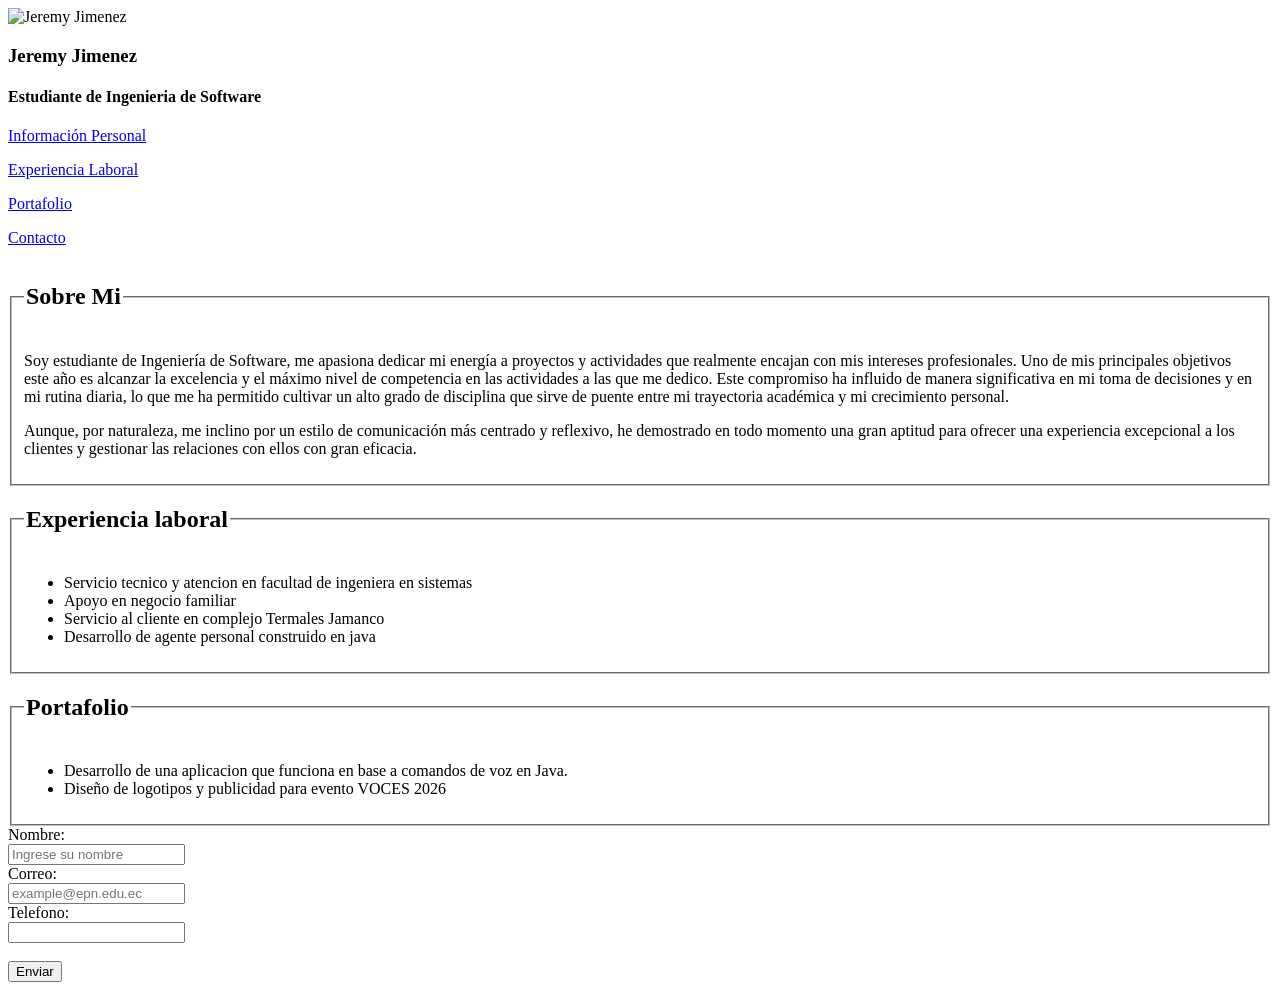
==== index.html @ 181efc17 "paginaweb" ====
<!DOCTYPE html>
<html lang="en">
<head>
    <meta charset="UTF-8">
    <meta name="viewport" content="width=device-width, initial-scale=1.0">
    <title>Document</title>
</head>
<body>
    <img src="imgPerfil.jpeg" alt="Jeremy Jimenez" width="300" height="300"/>

    <h3>Jeremy Jimenez</h3>
    <h4>Estudiante de Ingenieria de Software</h4>
    
    <div class="filter_container">

            <p><a href="#personal" data-filter active= "personal">Información Personal</a></p>
            <p><a href="#experience" data-filter = "experience">Experiencia Laboral</a></p>
            <p><a href="#portfolio" data-filter = "portfolio">Portafolio</a></p>
            <p><a href="#contact" data-filter = "contact">Contacto</a></p>
    </div>
    <section id="personal">
        <fieldset> 
            <legend><h2>Sobre Mi</h2></legend>
        <p>Soy estudiante de Ingeniería de Software, me apasiona dedicar mi energía a proyectos y actividades que realmente encajan con mis intereses profesionales. Uno de mis principales objetivos este año es alcanzar la excelencia y el máximo nivel de competencia en las actividades a las que me dedico. Este compromiso ha influido de manera significativa en mi toma de decisiones y en mi rutina diaria, lo que me ha permitido cultivar un alto grado de disciplina que sirve de puente entre mi trayectoria académica y mi crecimiento personal.</p>
        <p>Aunque, por naturaleza, me inclino por un estilo de comunicación más centrado y reflexivo, he demostrado en todo momento una gran aptitud para ofrecer una experiencia excepcional a los clientes y gestionar las relaciones con ellos con gran eficacia.</p>
        </fieldset>
    </section>

    <section id="experience">
        <fieldset>
            <legend><h2>Experiencia laboral</h2></legend>
            <ul>
                <li>Servicio tecnico y atencion en facultad de ingeniera en sistemas </li>
                <li>Apoyo en negocio familiar</li>
                <li>Servicio al cliente en complejo Termales Jamanco</li>
                <li>Desarrollo de agente personal construido en java</li>
            </ul>
            <p></p>
        </fieldset>
    </section>

    <section id="portfolio">
        <fieldset>
            <legend><h2>Portafolio</h2></legend>
                <ul>
                    <li>Desarrollo de una aplicacion que funciona en base a comandos de voz en Java.</li>
                    <li>Diseño de logotipos y publicidad para evento VOCES 2026 </li>

                </ul>
        </fieldset>
    </section>

    <section id = "contact">
        <form action="">
            <label for="nombre">Nombre:</label><br>
            <input type="text" name="nombre" id="nombre" 
            placeholder="Ingrese su nombre" required><br>
            <label for="email">Correo:</label><br>
            <input type="email" name="email" placeholder="example@epn.edu.ec" required> <br>
            <label for="telefono">Telefono:</label><br>
            <input type="tel" name="telefono" pattern="[9876][0-9]{8}" required>

            <br><br>
            <input type="submit" value="Enviar">
        </form>
    </section>
                
                
</body>
</html>
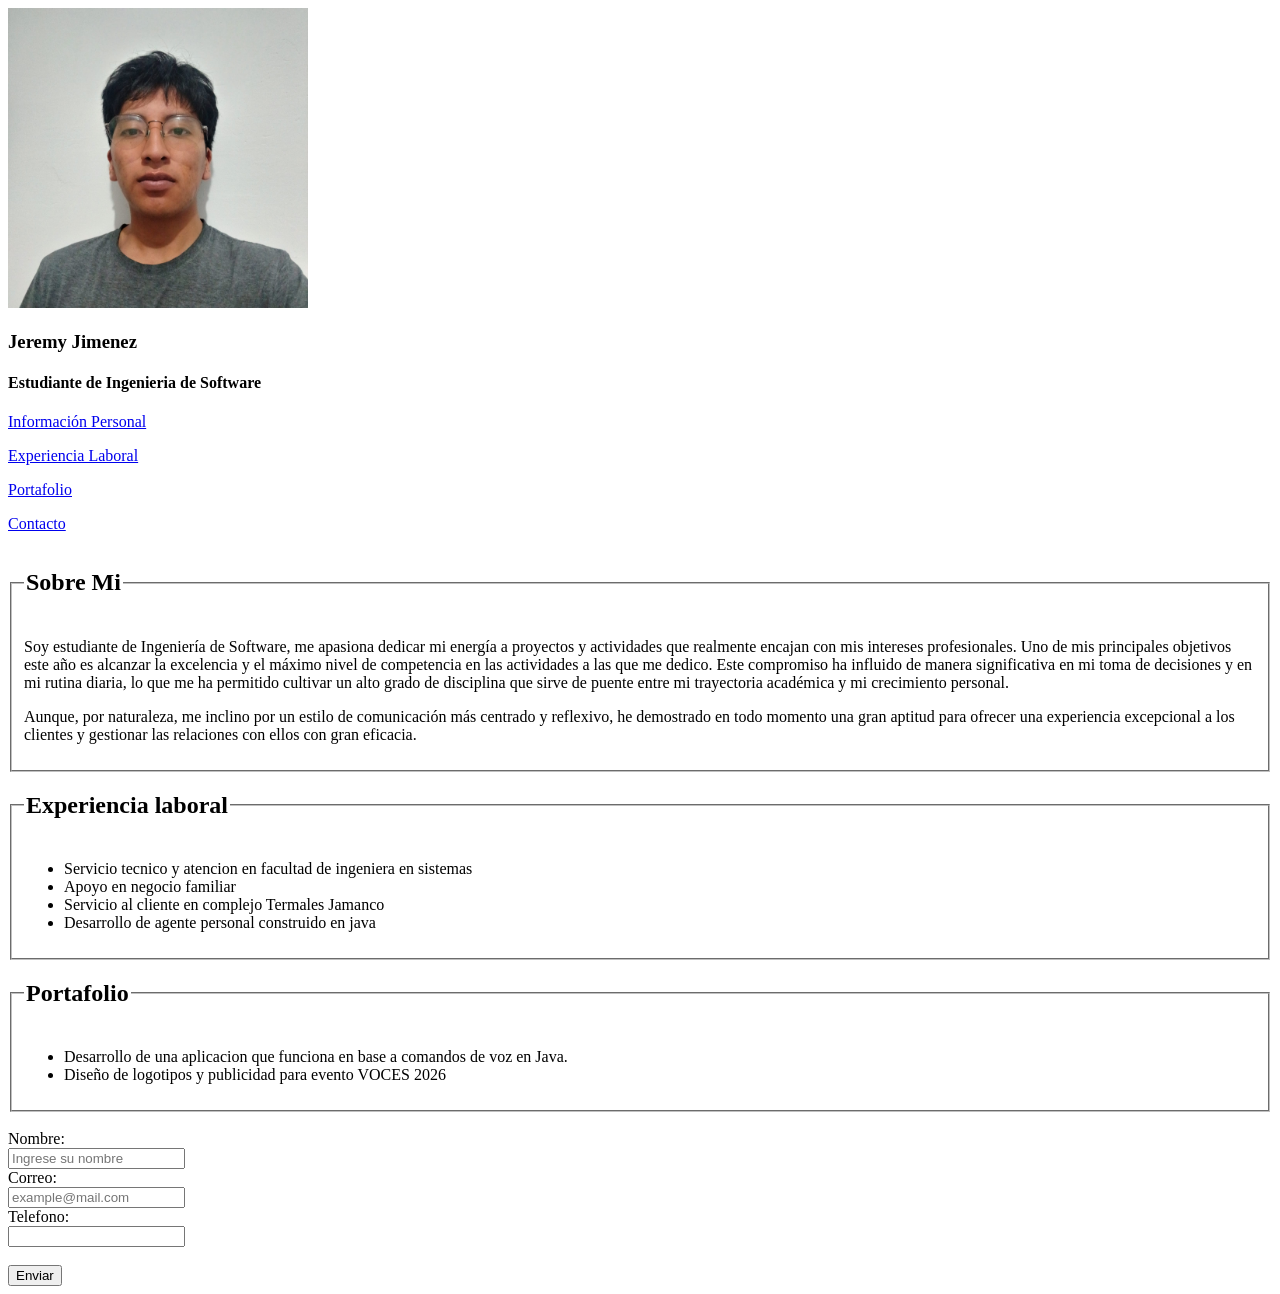
==== commit 0f7e7cea: "Update index.html" ====
--- a/index.html
+++ b/index.html
@@ -52,11 +52,12 @@
 
     <section id = "contact">
         <form action="">
+            <br>
             <label for="nombre">Nombre:</label><br>
             <input type="text" name="nombre" id="nombre" 
             placeholder="Ingrese su nombre" required><br>
             <label for="email">Correo:</label><br>
-            <input type="email" name="email" placeholder="example@epn.edu.ec" required> <br>
+            <input type="email" name="email" placeholder="example@mail.com" required> <br>
             <label for="telefono">Telefono:</label><br>
             <input type="tel" name="telefono" pattern="[9876][0-9]{8}" required>
 
@@ -67,4 +68,4 @@
                 
                 
 </body>
-</html>+</html>
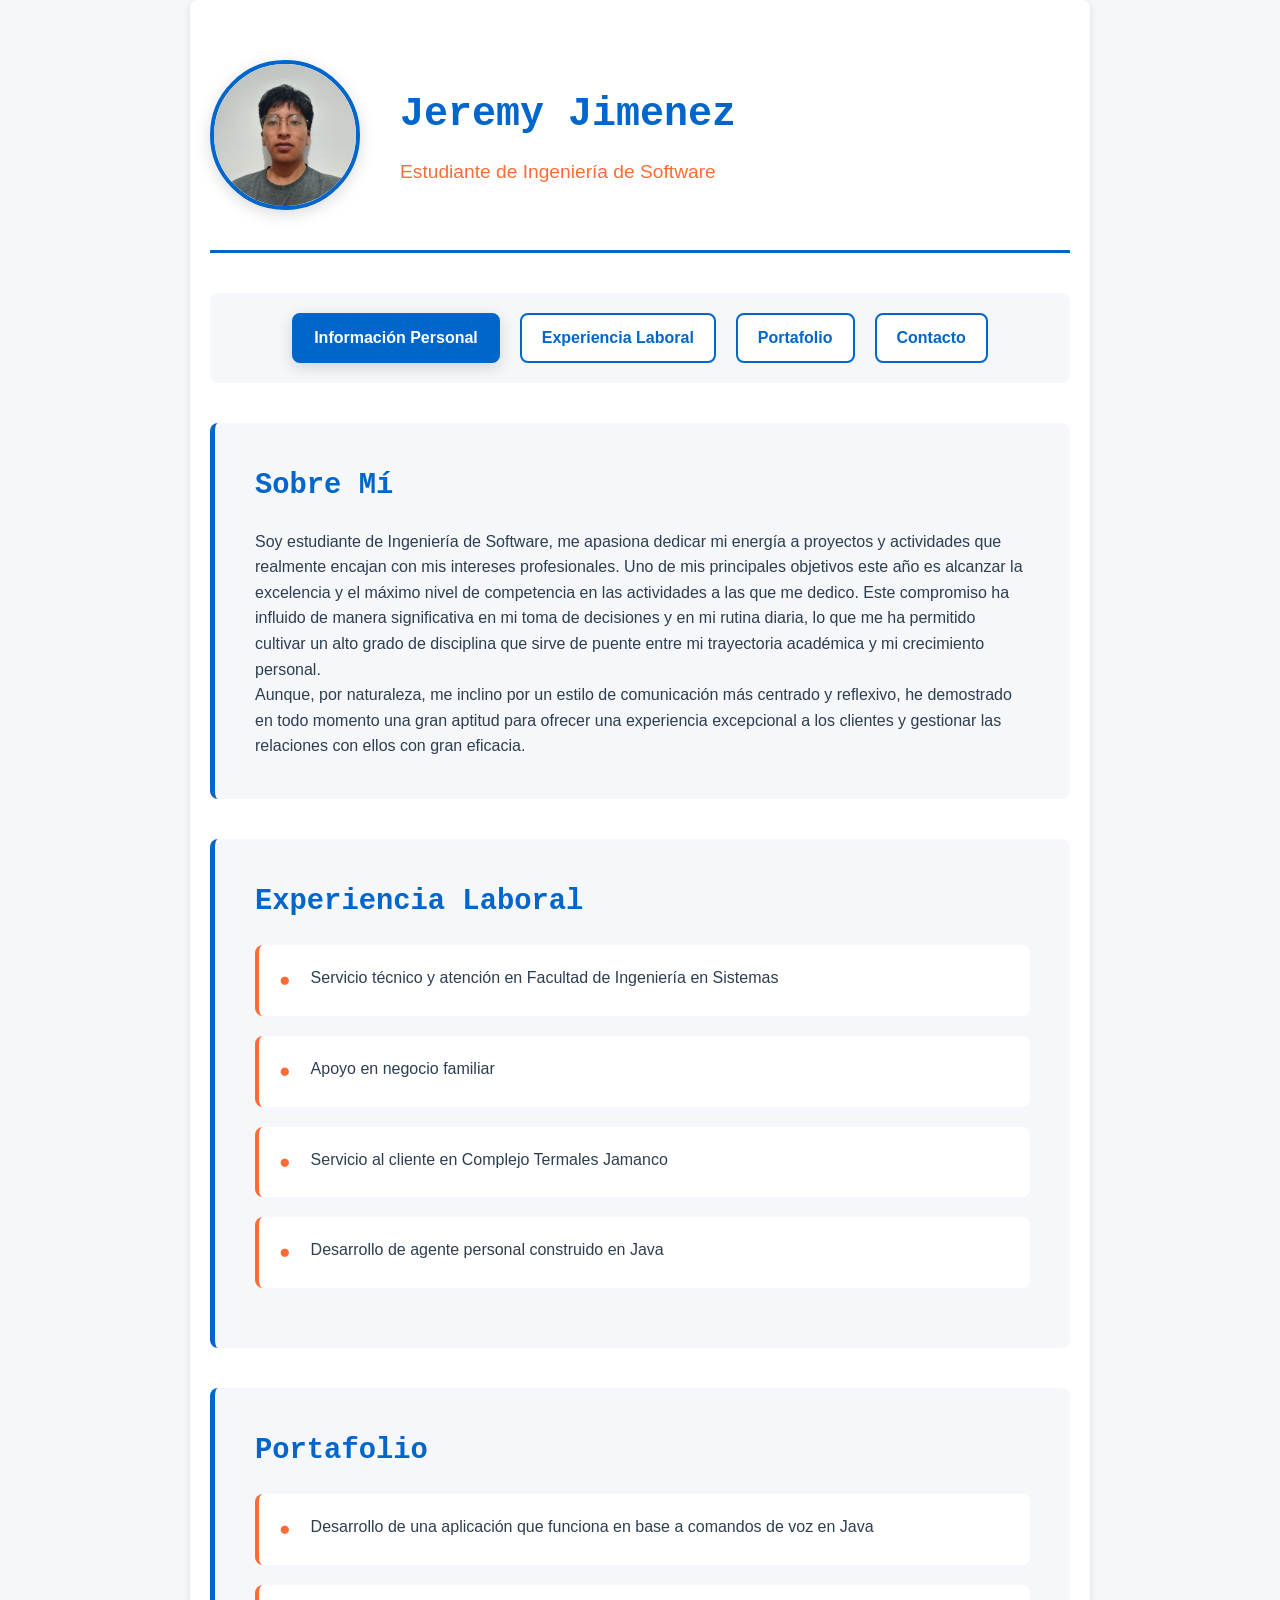
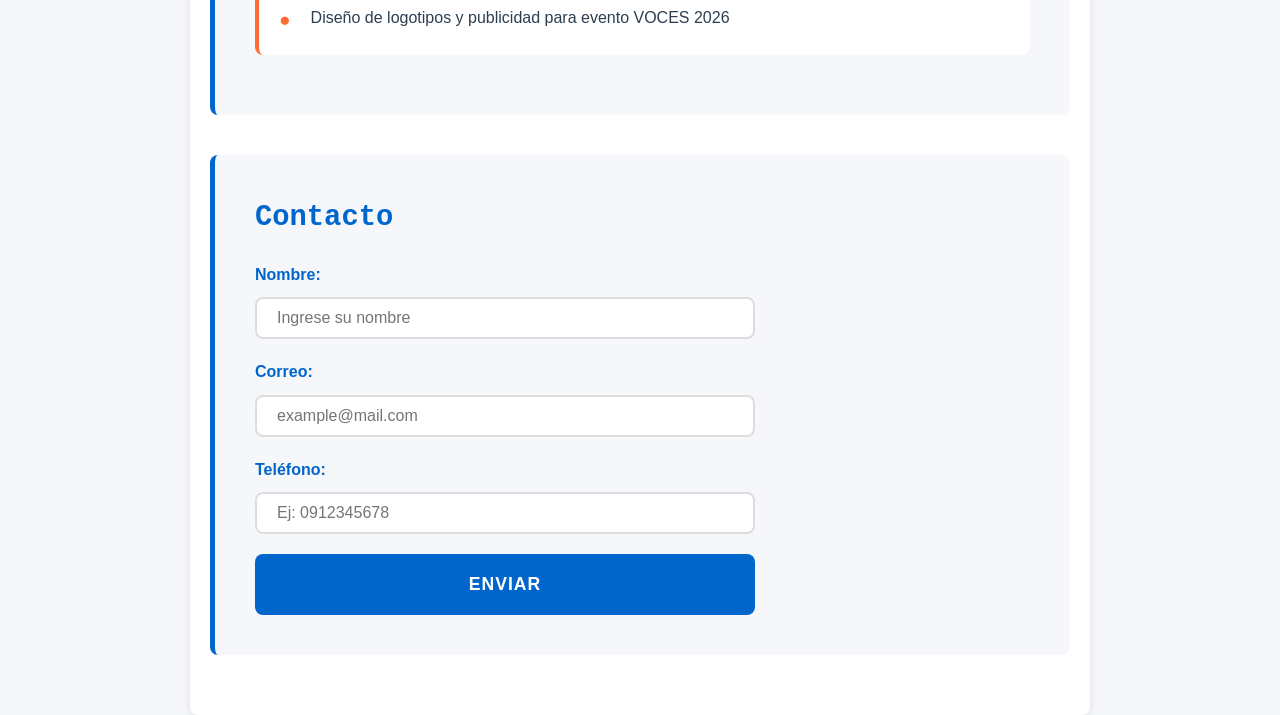
==== commit 19b2cfc2: "Estilos css al CV" ====
--- a/index.html
+++ b/index.html
@@ -1,71 +1,108 @@
-<!DOCTYPE html>
-<html lang="en">
-<head>
-    <meta charset="UTF-8">
-    <meta name="viewport" content="width=device-width, initial-scale=1.0">
-    <title>Document</title>
-</head>
-<body>
-    <img src="imgPerfil.jpeg" alt="Jeremy Jimenez" width="300" height="300"/>
-
-    <h3>Jeremy Jimenez</h3>
-    <h4>Estudiante de Ingenieria de Software</h4>
-    
-    <div class="filter_container">
-
-            <p><a href="#personal" data-filter active= "personal">Información Personal</a></p>
-            <p><a href="#experience" data-filter = "experience">Experiencia Laboral</a></p>
-            <p><a href="#portfolio" data-filter = "portfolio">Portafolio</a></p>
-            <p><a href="#contact" data-filter = "contact">Contacto</a></p>
-    </div>
-    <section id="personal">
-        <fieldset> 
-            <legend><h2>Sobre Mi</h2></legend>
-        <p>Soy estudiante de Ingeniería de Software, me apasiona dedicar mi energía a proyectos y actividades que realmente encajan con mis intereses profesionales. Uno de mis principales objetivos este año es alcanzar la excelencia y el máximo nivel de competencia en las actividades a las que me dedico. Este compromiso ha influido de manera significativa en mi toma de decisiones y en mi rutina diaria, lo que me ha permitido cultivar un alto grado de disciplina que sirve de puente entre mi trayectoria académica y mi crecimiento personal.</p>
-        <p>Aunque, por naturaleza, me inclino por un estilo de comunicación más centrado y reflexivo, he demostrado en todo momento una gran aptitud para ofrecer una experiencia excepcional a los clientes y gestionar las relaciones con ellos con gran eficacia.</p>
-        </fieldset>
-    </section>
-
-    <section id="experience">
-        <fieldset>
-            <legend><h2>Experiencia laboral</h2></legend>
-            <ul>
-                <li>Servicio tecnico y atencion en facultad de ingeniera en sistemas </li>
-                <li>Apoyo en negocio familiar</li>
-                <li>Servicio al cliente en complejo Termales Jamanco</li>
-                <li>Desarrollo de agente personal construido en java</li>
-            </ul>
-            <p></p>
-        </fieldset>
-    </section>
-
-    <section id="portfolio">
-        <fieldset>
-            <legend><h2>Portafolio</h2></legend>
-                <ul>
-                    <li>Desarrollo de una aplicacion que funciona en base a comandos de voz en Java.</li>
-                    <li>Diseño de logotipos y publicidad para evento VOCES 2026 </li>
-
-                </ul>
-        </fieldset>
-    </section>
-
-    <section id = "contact">
-        <form action="">
-            <br>
-            <label for="nombre">Nombre:</label><br>
-            <input type="text" name="nombre" id="nombre" 
-            placeholder="Ingrese su nombre" required><br>
-            <label for="email">Correo:</label><br>
-            <input type="email" name="email" placeholder="example@mail.com" required> <br>
-            <label for="telefono">Telefono:</label><br>
-            <input type="tel" name="telefono" pattern="[9876][0-9]{8}" required>
-
-            <br><br>
-            <input type="submit" value="Enviar">
-        </form>
-    </section>
-                
-                
-</body>
-</html>
+<!DOCTYPE html>
+<html lang="es">
+<head>
+    <meta charset="UTF-8">
+    <meta name="viewport" content="width=device-width, initial-scale=1.0">
+    <title>Jeremy Jimenez - Currículum</title>
+    <link rel="stylesheet" href="curriculum-styles.css">
+</head>
+<body>
+    <div class="contenedor-principal">
+        <!-- Encabezado -->
+        <header class="encabezado">
+            <img src="imgPerfil.jpeg" alt="Jeremy Jimenez" class="foto-perfil"/>
+            <div class="info-principal">
+                <h1>Jeremy Jimenez</h1>
+                <p class="subtitulo">Estudiante de Ingeniería de Software</p>
+            </div>
+        </header>
+
+        <!-- Navegación -->
+        <nav class="navegacion">
+            <a href="#personal" class="nav-link activo">Información Personal</a>
+            <a href="#experience" class="nav-link">Experiencia Laboral</a>
+            <a href="#portfolio" class="nav-link">Portafolio</a>
+            <a href="#contact" class="nav-link">Contacto</a>
+        </nav>
+
+        <!-- Sección Personal -->
+        <section id="personal" class="seccion">
+            <div class="seccion-contenido">
+                <h2 class="titulo-seccion">Sobre Mí</h2>
+                <p>Soy estudiante de Ingeniería de Software, me apasiona dedicar mi energía a proyectos y actividades que realmente encajan con mis intereses profesionales. Uno de mis principales objetivos este año es alcanzar la excelencia y el máximo nivel de competencia en las actividades a las que me dedico. Este compromiso ha influido de manera significativa en mi toma de decisiones y en mi rutina diaria, lo que me ha permitido cultivar un alto grado de disciplina que sirve de puente entre mi trayectoria académica y mi crecimiento personal.</p>
+                <p>Aunque, por naturaleza, me inclino por un estilo de comunicación más centrado y reflexivo, he demostrado en todo momento una gran aptitud para ofrecer una experiencia excepcional a los clientes y gestionar las relaciones con ellos con gran eficacia.</p>
+            </div>
+        </section>
+
+        <!-- Sección Experiencia -->
+        <section id="experience" class="seccion">
+            <div class="seccion-contenido">
+                <h2 class="titulo-seccion">Experiencia Laboral</h2>
+                <ul class="lista-experiencia">
+                    <li class="item-experiencia">
+                        <span class="bullet">●</span>
+                        <p>Servicio técnico y atención en Facultad de Ingeniería en Sistemas</p>
+                    </li>
+                    <li class="item-experiencia">
+                        <span class="bullet">●</span>
+                        <p>Apoyo en negocio familiar</p>
+                    </li>
+                    <li class="item-experiencia">
+                        <span class="bullet">●</span>
+                        <p>Servicio al cliente en Complejo Termales Jamanco</p>
+                    </li>
+                    <li class="item-experiencia">
+                        <span class="bullet">●</span>
+                        <p>Desarrollo de agente personal construido en Java</p>
+                    </li>
+                </ul>
+            </div>
+        </section>
+
+        <!-- Sección Portafolio -->
+        <section id="portfolio" class="seccion">
+            <div class="seccion-contenido">
+                <h2 class="titulo-seccion">Portafolio</h2>
+                <ul class="lista-portfolio">
+                    <li class="item-portfolio">
+                        <span class="bullet">●</span>
+                        <p>Desarrollo de una aplicación que funciona en base a comandos de voz en Java</p>
+                    </li>
+                    <li class="item-portfolio">
+                        <span class="bullet">●</span>
+                        <p>Diseño de logotipos y publicidad para evento VOCES 2026</p>
+                    </li>
+                </ul>
+            </div>
+        </section>
+
+        <!-- Sección Contacto -->
+        <section id="contact" class="seccion">
+            <div class="seccion-contenido">
+                <h2 class="titulo-seccion">Contacto</h2>
+                <form class="formulario-contacto" action="">
+                    <div class="grupo-formulario">
+                        <label for="nombre">Nombre:</label>
+                        <input type="text" name="nombre" id="nombre" 
+                        placeholder="Ingrese su nombre" required>
+                    </div>
+
+                    <div class="grupo-formulario">
+                        <label for="email">Correo:</label>
+                        <input type="email" name="email" id="email"
+                        placeholder="example@mail.com" required>
+                    </div>
+
+                    <div class="grupo-formulario">
+                        <label for="telefono">Teléfono:</label>
+                        <input type="tel" name="telefono" id="telefono"
+                        pattern="[9876][0-9]{8}" placeholder="Ej: 0912345678" required>
+                    </div>
+
+                    <button type="submit" class="boton-enviar">Enviar</button>
+                </form>
+            </div>
+        </section>
+    </div>
+</body>
+</html>
--- a/curriculum-styles.css
+++ b/curriculum-styles.css
@@ -0,0 +1,240 @@
+:root {
+    --color-primario: #0066cc;
+    --color-secundario: #003399;
+    --color-acento: #ff6b35;
+    --color-fondo: #f5f7fa;
+    --color-texto: #2c3e50;
+    --color-texto-claro: #7f8c8d;
+    --color-borde: #ddd;
+    --color-blanco: #ffffff;
+    
+    --fuente-principal: 'Segoe UI', Tahoma, Geneva, Verdana, sans-serif;
+    --fuente-titulo: 'Courier New', monospace;
+    
+    --espaciado-small: 10px;
+    --espaciado-medium: 20px;
+    --espaciado-large: 40px;
+    
+    --radio-borde: 8px;
+    --sombra: 0 2px 8px rgba(0, 0, 0, 0.1);
+    --sombra-hover: 0 4px 16px rgba(0, 0, 0, 0.15);
+}
+
+
+
+* {
+    margin: 0;
+    padding: 0;
+    box-sizing: border-box;
+}
+
+body {
+    font-family: var(--fuente-principal);
+    color: var(--color-texto);
+    background-color: var(--color-fondo);
+    line-height: 1.6;
+}
+
+/* CONTENEDOR PRINCIPAL */
+
+.contenedor-principal {
+    max-width: 900px;
+    margin: 0 auto;
+    padding: var(--espaciado-medium);
+    background-color: var(--color-blanco);
+    box-shadow: var(--sombra);
+    border-radius: var(--radio-borde);
+}
+
+/* ENCABEZADO */
+
+.encabezado {
+    display: flex;
+    align-items: center;
+    gap: var(--espaciado-large);
+    padding: var(--espaciado-large) 0;
+    border-bottom: 3px solid var(--color-primario);
+    margin-bottom: var(--espaciado-large);
+    flex-wrap: wrap;
+}
+
+.foto-perfil {
+    width: 150px;
+    height: 150px;
+    border-radius: 50%;
+    border: 4px solid var(--color-primario);
+    object-fit: cover;
+    box-shadow: var(--sombra-hover);
+    transition: transform 0.3s ease;
+}
+
+.foto-perfil:hover {
+    transform: scale(1.05);
+}
+
+.info-principal h1 {
+    font-family: var(--fuente-titulo);
+    font-size: 2.5em;
+    color: var(--color-primario);
+    margin-bottom: var(--espaciado-small);
+}
+
+.subtitulo {
+    font-size: 1.2em;
+    color: var(--color-acento);
+    font-weight: 500;
+}
+
+/* NAVEGACIÓN */
+
+.navegacion {
+    display: flex;
+    gap: var(--espaciado-medium);
+    margin-bottom: var(--espaciado-large);
+    flex-wrap: wrap;
+    justify-content: center;
+    background-color: var(--color-fondo);
+    padding: var(--espaciado-medium);
+    border-radius: var(--radio-borde);
+}
+
+.nav-link {
+    padding: var(--espaciado-small) var(--espaciado-medium);
+    background-color: var(--color-blanco);
+    color: var(--color-primario);
+    text-decoration: none;
+    border: 2px solid var(--color-primario);
+    border-radius: var(--radio-borde);
+    font-weight: 600;
+    transition: all 0.3s ease;
+    cursor: pointer;
+}
+
+.nav-link:hover,
+.nav-link.activo {
+    background-color: var(--color-primario);
+    color: var(--color-blanco);
+    box-shadow: var(--sombra-hover);
+}
+
+/* SECCIONES*/
+
+.seccion {
+    margin-bottom: var(--espaciado-large);
+    padding: var(--espaciado-large);
+    background-color: var(--color-fondo);
+    border-left: 5px solid var(--color-primario);
+    border-radius: var(--radio-borde);
+    transition: box-shadow 0.3s ease;
+}
+
+
+.titulo-seccion {
+    font-family: var(--fuente-titulo);
+    font-size: 1.8em;
+    color: var(--color-primario);
+    margin-bottom: var(--espaciado-medium);
+    display: flex;
+    align-items: center;
+    gap: var(--espaciado-small);
+}
+
+
+/* LISTAS*/
+
+.lista-experiencia,
+.lista-portfolio {
+    list-style: none;
+    padding-left: 0;
+}
+
+.item-experiencia,
+.item-portfolio {
+    display: flex;
+    gap: var(--espaciado-medium);
+    margin-bottom: var(--espaciado-medium);
+    padding: var(--espaciado-medium);
+    background-color: var(--color-blanco);
+    border-radius: var(--radio-borde);
+    border-left: 4px solid var(--color-acento);
+    transition: all 0.3s ease;
+}
+
+.item-experiencia:hover,
+.item-portfolio:hover {
+    background-color: #f0f8ff;
+    transform: translateX(5px);
+}
+
+.bullet {
+    color: var(--color-acento);
+    font-weight: bold;
+    font-size: 1.2em;
+    flex-shrink: 0;
+}
+
+.item-experiencia p,
+.item-portfolio p {
+    margin: 0;
+    color: var(--color-texto);
+}
+
+/*FORMULARIO DE CONTACTO */
+
+.formulario-contacto {
+    display: grid;
+    gap: var(--espaciado-medium);
+    max-width: 500px;
+}
+
+.grupo-formulario {
+    display: flex;
+    flex-direction: column;
+    gap: var(--espaciado-small);
+}
+
+.grupo-formulario label {
+    font-weight: 600;
+    color: var(--color-primario);
+}
+
+.grupo-formulario input {
+    padding: var(--espaciado-small) var(--espaciado-medium);
+    border: 2px solid var(--color-borde);
+    border-radius: var(--radio-borde);
+    font-family: var(--fuente-principal);
+    font-size: 1em;
+    transition: all 0.3s ease;
+}
+
+.grupo-formulario input:focus {
+    outline: none;
+    border-color: var(--color-primario);
+    box-shadow: 0 0 0 3px rgba(0, 102, 204, 0.1);
+}
+
+.boton-enviar {
+    padding: var(--espaciado-medium);
+    background-color: var(--color-primario);
+    color: var(--color-blanco);
+    border: none;
+    border-radius: var(--radio-borde);
+    font-size: 1.1em;
+    font-weight: 600;
+    cursor: pointer;
+    transition: all 0.3s ease;
+    text-transform: uppercase;
+    letter-spacing: 1px;
+}
+
+.boton-enviar:hover {
+    background-color: var(--color-secundario);
+    box-shadow: var(--sombra-hover);
+    transform: translateY(-2px);
+}
+
+.boton-enviar:active {
+    transform: translateY(0);
+}
+
+
